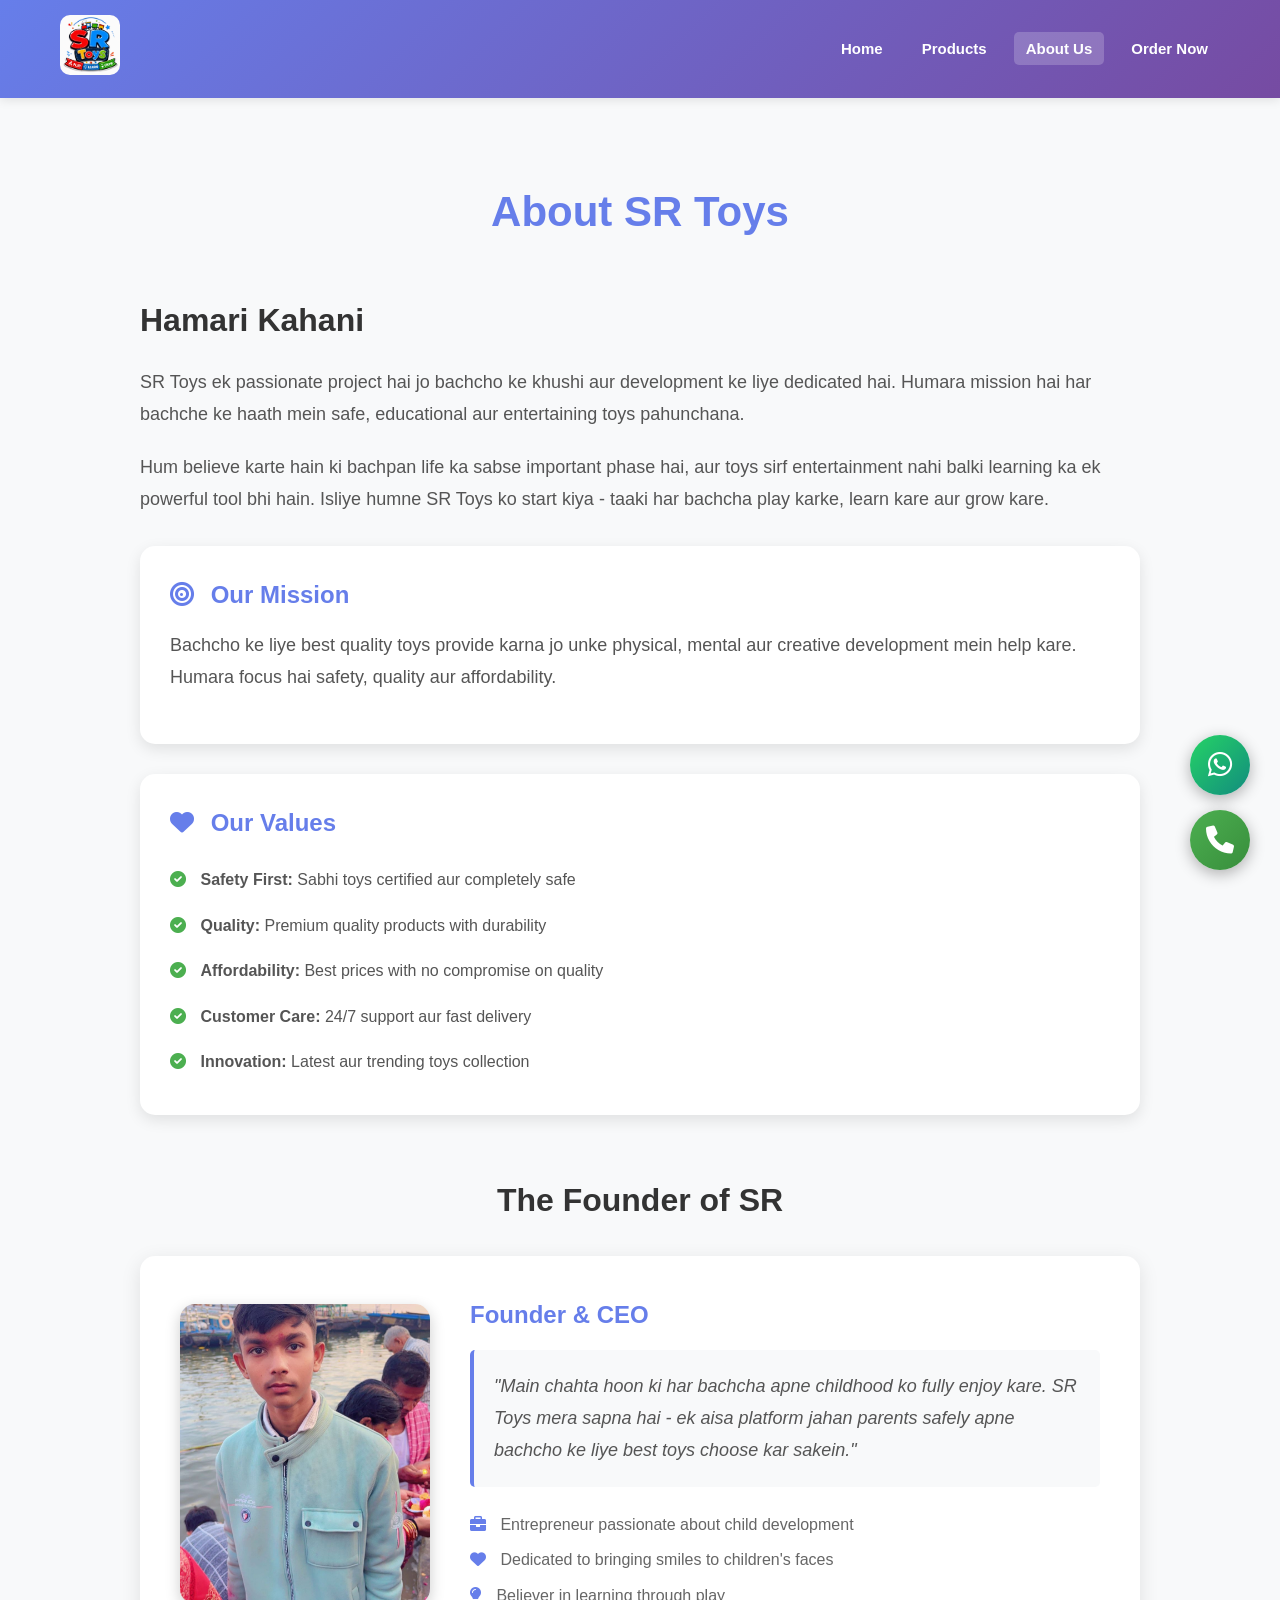
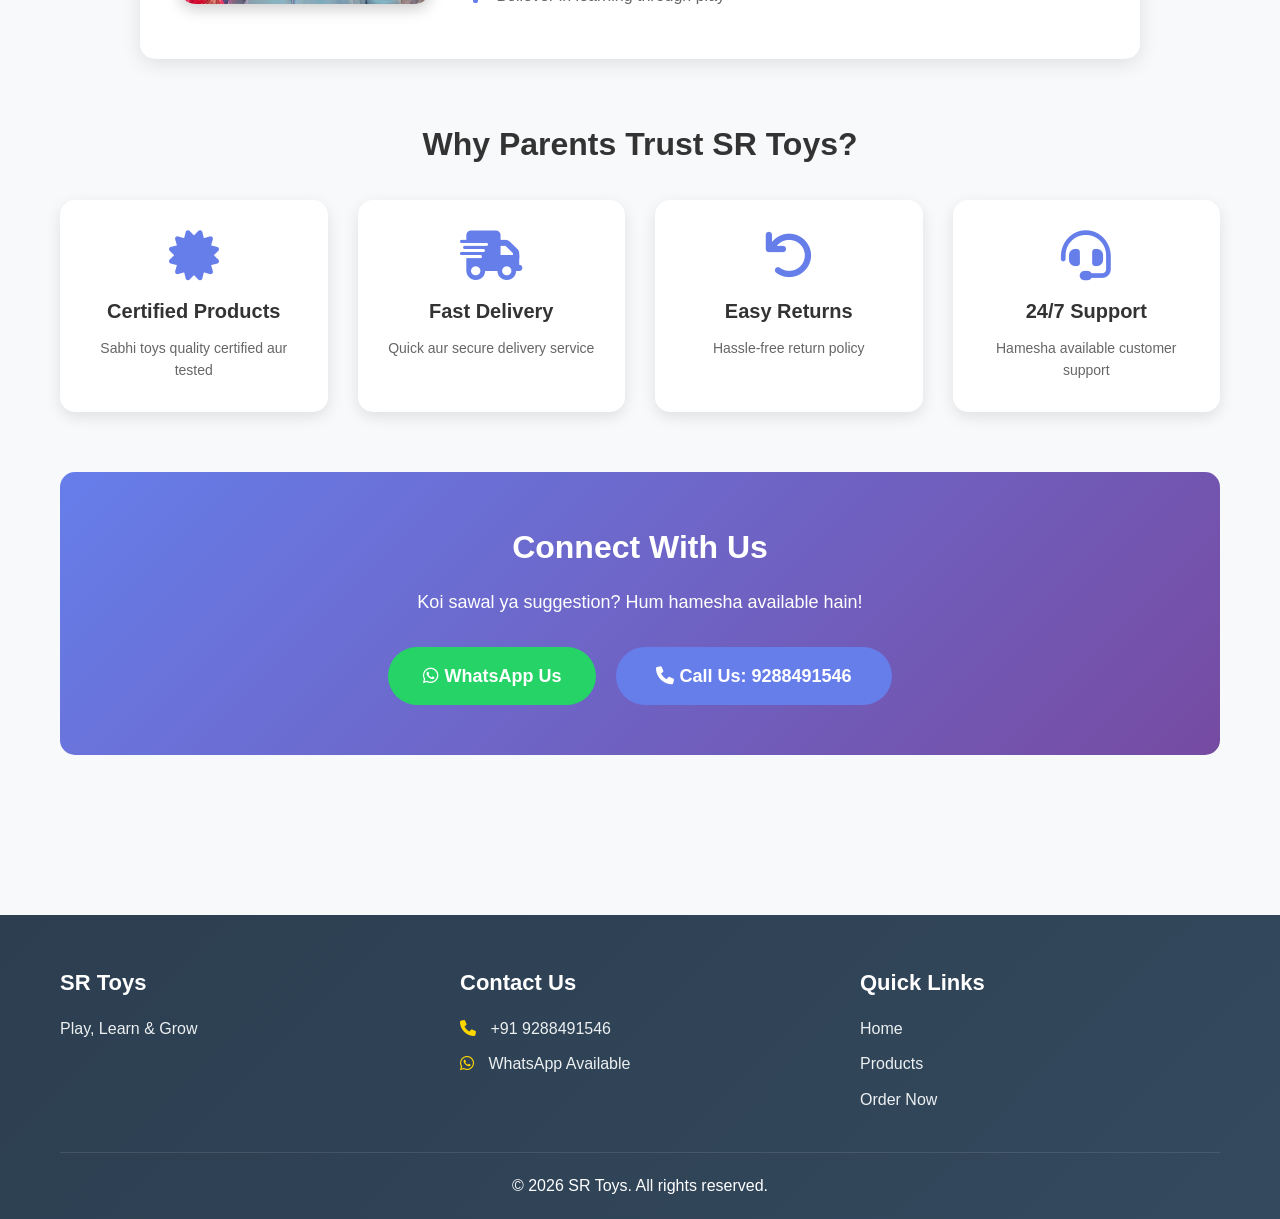
==== about.html @ 12be14d2 "Add files via upload" ====
<!DOCTYPE html>
<html lang="hi">

<head>
    <meta charset="UTF-8">
    <meta name="viewport" content="width=device-width, initial-scale=1.0">
    <title>About Us - SR Toys</title>
    <link rel="stylesheet" href="styles.css">
    <link rel="stylesheet" href="https://cdnjs.cloudflare.com/ajax/libs/font-awesome/6.0.0/css/all.min.css">
</head>

<body>
    <!-- Header -->
    <header>
        <div class="container">
            <div class="logo">
                <img src="image/ChatGPT Image Jul 24, 2026, 10_37_42 PM.png" alt="SR Toys Logo">
            </div>
            <nav>
                <ul>
                    <li><a href="index.html">Home</a></li>
                    <li><a href="products.html">Products</a></li>
                    <li><a href="about.html" class="active">About Us</a></li>
                    <li><a href="order.html">Order Now</a></li>
                </ul>
            </nav>
        </div>
    </header>

    <!-- Contact Buttons -->
    <div class="floating-contact">
        <a href="https://wa.me/919288491546" class="whatsapp-btn" target="_blank">
            <i class="fab fa-whatsapp"></i>
        </a>
        <a href="tel:+919288491546" class="call-btn">
            <i class="fas fa-phone"></i>
        </a>
    </div>

    <!-- About Section -->
    <section class="about-section">
        <div class="container">
            <h1>About SR Toys</h1>

            <div class="about-content">
                <div class="about-text">
                    <h2>Hamari Kahani</h2>
                    <p>SR Toys ek passionate project hai jo bachcho ke khushi aur development ke liye dedicated hai. Humara mission hai har bachche ke haath mein safe, educational aur entertaining toys pahunchana.</p>

                    <p>Hum believe karte hain ki bachpan life ka sabse important phase hai, aur toys sirf entertainment nahi balki learning ka ek powerful tool bhi hain. Isliye humne SR Toys ko start kiya - taaki har bachcha play karke, learn kare aur grow kare.</p>

                    <div class="mission-box">
                        <h3><i class="fas fa-bullseye"></i> Our Mission</h3>
                        <p>Bachcho ke liye best quality toys provide karna jo unke physical, mental aur creative development mein help kare. Humara focus hai safety, quality aur affordability.</p>
                    </div>

                    <div class="values-box">
                        <h3><i class="fas fa-heart"></i> Our Values</h3>
                        <ul>
                            <li><i class="fas fa-check-circle"></i> <strong>Safety First:</strong> Sabhi toys certified aur completely safe</li>
                            <li><i class="fas fa-check-circle"></i> <strong>Quality:</strong> Premium quality products with durability</li>
                            <li><i class="fas fa-check-circle"></i> <strong>Affordability:</strong> Best prices with no compromise on quality</li>
                            <li><i class="fas fa-check-circle"></i> <strong>Customer Care:</strong> 24/7 support aur fast delivery</li>
                            <li><i class="fas fa-check-circle"></i> <strong>Innovation:</strong> Latest aur trending toys collection</li>
                        </ul>
                    </div>
                </div>

                <div class="founder-section">
                    <h2>The Founder of SR</h2>
                    <div class="founder-card">
                        <div class="founder-image">
                            <img src="image/IMG-20250203-WA0069.jpg" alt="Founder of SR Toys">
                        </div>
                        <div class="founder-info">
                            <h3>Founder & CEO</h3>
                            <p class="founder-quote">"Main chahta hoon ki har bachcha apne childhood ko fully enjoy kare. SR Toys mera sapna hai - ek aisa platform jahan parents safely apne bachcho ke liye best toys choose kar sakein."</p>

                            <div class="founder-details">
                                <p><i class="fas fa-briefcase"></i> Entrepreneur passionate about child development</p>
                                <p><i class="fas fa-heart"></i> Dedicated to bringing smiles to children's faces</p>
                                <p><i class="fas fa-lightbulb"></i> Believer in learning through play</p>
                            </div>
                        </div>
                    </div>
                </div>
            </div>

            <div class="why-choose-us">
                <h2>Why Parents Trust SR Toys?</h2>
                <div class="trust-grid">
                    <div class="trust-card">
                        <i class="fas fa-certificate"></i>
                        <h4>Certified Products</h4>
                        <p>Sabhi toys quality certified aur tested</p>
                    </div>
                    <div class="trust-card">
                        <i class="fas fa-shipping-fast"></i>
                        <h4>Fast Delivery</h4>
                        <p>Quick aur secure delivery service</p>
                    </div>
                    <div class="trust-card">
                        <i class="fas fa-undo"></i>
                        <h4>Easy Returns</h4>
                        <p>Hassle-free return policy</p>
                    </div>
                    <div class="trust-card">
                        <i class="fas fa-headset"></i>
                        <h4>24/7 Support</h4>
                        <p>Hamesha available customer support</p>
                    </div>
                </div>
            </div>

            <div class="contact-cta">
                <h2>Connect With Us</h2>
                <p>Koi sawal ya suggestion? Hum hamesha available hain!</p>
                <div class="cta-buttons">
                    <a href="https://wa.me/919288491546" class="btn-primary">
                        <i class="fab fa-whatsapp"></i> WhatsApp Us
                    </a>
                    <a href="tel:+919288491546" class="btn-secondary">
                        <i class="fas fa-phone"></i> Call Us: 9288491546
                    </a>
                </div>
            </div>
        </div>
    </section>

    <!-- Footer -->
    <footer>
        <div class="container">
            <div class="footer-content">
                <div class="footer-section">
                    <h3>SR Toys</h3>
                    <p>Play, Learn & Grow</p>
                </div>
                <div class="footer-section">
                    <h3>Contact Us</h3>
                    <p><i class="fas fa-phone"></i> +91 9288491546</p>
                    <p><i class="fab fa-whatsapp"></i> WhatsApp Available</p>
                </div>
                <div class="footer-section">
                    <h3>Quick Links</h3>
                    <ul>
                        <li><a href="index.html">Home</a></li>
                        <li><a href="products.html">Products</a></li>
                        <li><a href="order.html">Order Now</a></li>
                    </ul>
                </div>
            </div>
            <div class="footer-bottom">
                <p>&copy; 2026 SR Toys. All rights reserved.</p>
            </div>
        </div>
    </footer>
</body>

</html>
---- styles.css ----
/* Reset & Base Styles */
* {
    margin: 0;
    padding: 0;
    box-sizing: border-box;
}

body {
    font-family: 'Segoe UI', Tahoma, Geneva, Verdana, sans-serif;
    line-height: 1.6;
    color: #333;
    background-color: #f8f9fa;
}

.container {
    max-width: 1200px;
    margin: 0 auto;
    padding: 0 20px;
}

/* Header Styles */
header {
    background: linear-gradient(135deg, #667eea 0%, #764ba2 100%);
    padding: 15px 0;
    box-shadow: 0 2px 10px rgba(0, 0, 0, 0.1);
    position: sticky;
    top: 0;
    z-index: 1000;
}

header .container {
    display: flex;
    justify-content: space-between;
    align-items: center;
}

.logo img {
    height: 60px;
    width: auto;
    border-radius: 10px;
    transition: transform 0.3s;
}

.logo img:hover {
    transform: scale(1.05);
}

nav ul {
    display: flex;
    list-style: none;
    gap: 15px;
    flex-wrap: wrap;
}

nav ul li a {
    color: white;
    text-decoration: none;
    font-weight: 600;
    font-size: 15px;
    padding: 8px 12px;
    border-radius: 5px;
    transition: all 0.3s;
    white-space: nowrap;
}

nav ul li a:hover,
nav ul li a.active {
    background-color: rgba(255, 255, 255, 0.2);
    transform: translateY(-2px);
}

/* Floating Contact Buttons */
.floating-contact {
    position: fixed;
    bottom: 30px;
    right: 30px;
    display: flex;
    flex-direction: column;
    gap: 15px;
    z-index: 999;
}

.whatsapp-btn,
.call-btn {
    width: 60px;
    height: 60px;
    border-radius: 50%;
    display: flex;
    align-items: center;
    justify-content: center;
    font-size: 28px;
    color: white;
    text-decoration: none;
    box-shadow: 0 4px 15px rgba(0, 0, 0, 0.3);
    transition: all 0.3s;
}

.whatsapp-btn {
    background: linear-gradient(135deg, #25D366, #128C7E);
}

.call-btn {
    background: linear-gradient(135deg, #4CAF50, #388E3C);
}

.whatsapp-btn:hover,
.call-btn:hover {
    transform: scale(1.1);
    box-shadow: 0 6px 20px rgba(0, 0, 0, 0.4);
}

/* Hero Section */
.hero {
    background: linear-gradient(135deg, #667eea 0%, #764ba2 100%);
    color: white;
    padding: 100px 20px;
    text-align: center;
    min-height: 500px;
    display: flex;
    align-items: center;
    justify-content: center;
}

.hero-content h1 {
    font-size: 48px;
    margin-bottom: 15px;
    animation: fadeInDown 1s;
}

.hero-content h2 {
    font-size: 32px;
    margin-bottom: 20px;
    animation: fadeInUp 1s;
}

.hero-content p {
    font-size: 20px;
    margin-bottom: 30px;
    animation: fadeIn 1.5s;
}

.cta-button {
    display: inline-block;
    padding: 15px 40px;
    background-color: #FFD700;
    color: #333;
    text-decoration: none;
    border-radius: 50px;
    font-weight: bold;
    font-size: 18px;
    transition: all 0.3s;
    animation: pulse 2s infinite;
}

.cta-button:hover {
    background-color: #FFC400;
    transform: translateY(-3px);
    box-shadow: 0 10px 25px rgba(0, 0, 0, 0.3);
}

/* Features Section */
.features {
    padding: 80px 20px;
    background-color: white;
}

.features h2 {
    text-align: center;
    font-size: 36px;
    margin-bottom: 50px;
    color: #667eea;
}

.feature-grid {
    display: grid;
    grid-template-columns: repeat(auto-fit, minmax(250px, 1fr));
    gap: 30px;
}

.feature-card {
    background: linear-gradient(135deg, #f5f7fa 0%, #c3cfe2 100%);
    padding: 40px 30px;
    border-radius: 15px;
    text-align: center;
    transition: all 0.3s;
}

.feature-card:hover {
    transform: translateY(-10px);
    box-shadow: 0 10px 30px rgba(0, 0, 0, 0.2);
}

.feature-card i {
    font-size: 50px;
    color: #667eea;
    margin-bottom: 20px;
}

.feature-card h3 {
    font-size: 22px;
    margin-bottom: 15px;
    color: #333;
}

.feature-card p {
    color: #666;
    font-size: 16px;
}

/* Popular Toys Section */
.popular-toys {
    padding: 80px 20px;
    background: linear-gradient(135deg, #ffecd2 0%, #fcb69f 100%);
    text-align: center;
}

.popular-toys h2 {
    font-size: 36px;
    margin-bottom: 30px;
    color: #333;
}

.toys-preview p {
    font-size: 20px;
    margin-bottom: 30px;
    color: #555;
}

.btn-secondary {
    display: inline-block;
    padding: 15px 40px;
    background-color: #667eea;
    color: white;
    text-decoration: none;
    border-radius: 50px;
    font-weight: bold;
    font-size: 18px;
    transition: all 0.3s;
}

.btn-secondary:hover {
    background-color: #764ba2;
    transform: translateY(-3px);
    box-shadow: 0 10px 25px rgba(0, 0, 0, 0.3);
}

/* Products Page */
.products-section {
    padding: 80px 20px;
    background-color: #f8f9fa;
}

.products-section h1 {
    text-align: center;
    font-size: 42px;
    margin-bottom: 15px;
    color: #667eea;
}

.section-subtitle {
    text-align: center;
    font-size: 18px;
    color: #666;
    margin-bottom: 50px;
}

.products-grid {
    display: grid;
    grid-template-columns: repeat(auto-fill, minmax(280px, 1fr));
    gap: 30px;
}

.product-card {
    background: white;
    border-radius: 15px;
    padding: 30px;
    text-align: center;
    box-shadow: 0 5px 15px rgba(0, 0, 0, 0.1);
    transition: all 0.3s;
}

.product-card:hover {
    transform: translateY(-10px);
    box-shadow: 0 15px 35px rgba(0, 0, 0, 0.2);
}

.product-image {
    width: 120px;
    height: 120px;
    margin: 0 auto 20px;
    background: linear-gradient(135deg, #667eea 0%, #764ba2 100%);
    border-radius: 50%;
    display: flex;
    align-items: center;
    justify-content: center;
}

.product-image i {
    font-size: 60px;
    color: white;
}

.product-card h3 {
    font-size: 22px;
    margin-bottom: 15px;
    color: #333;
}

.product-description {
    color: #666;
    margin-bottom: 15px;
    font-size: 14px;
    min-height: 60px;
}

.price {
    font-size: 28px;
    font-weight: bold;
    color: #667eea;
    margin-bottom: 20px;
}

.buy-btn {
    display: inline-block;
    padding: 12px 30px;
    background: linear-gradient(135deg, #FFD700, #FFC400);
    color: #333;
    text-decoration: none;
    border-radius: 50px;
    font-weight: bold;
    transition: all 0.3s;
}

.buy-btn:hover {
    background: linear-gradient(135deg, #FFC400, #FFB700);
    transform: scale(1.05);
    box-shadow: 0 5px 15px rgba(0, 0, 0, 0.3);
}

/* About Page */
.about-section {
    padding: 80px 20px;
    background-color: #f8f9fa;
}

.about-section h1 {
    text-align: center;
    font-size: 42px;
    margin-bottom: 50px;
    color: #667eea;
}

.about-content {
    max-width: 1000px;
    margin: 0 auto;
}

.about-text h2 {
    font-size: 32px;
    margin-bottom: 20px;
    color: #333;
}

.about-text p {
    font-size: 18px;
    line-height: 1.8;
    color: #555;
    margin-bottom: 20px;
}

.mission-box,
.values-box {
    background: white;
    padding: 30px;
    border-radius: 15px;
    margin: 30px 0;
    box-shadow: 0 5px 15px rgba(0, 0, 0, 0.1);
}

.mission-box h3,
.values-box h3 {
    font-size: 24px;
    margin-bottom: 15px;
    color: #667eea;
}

.mission-box h3 i,
.values-box h3 i {
    margin-right: 10px;
}

.values-box ul {
    list-style: none;
    padding: 0;
}

.values-box ul li {
    padding: 10px 0;
    font-size: 16px;
    color: #555;
}

.values-box ul li i {
    color: #4CAF50;
    margin-right: 10px;
}

.founder-section {
    margin-top: 60px;
}

.founder-section h2 {
    font-size: 32px;
    margin-bottom: 30px;
    color: #333;
    text-align: center;
}

.founder-card {
    background: white;
    border-radius: 15px;
    padding: 40px;
    box-shadow: 0 5px 20px rgba(0, 0, 0, 0.1);
    display: flex;
    gap: 40px;
    align-items: center;
}

.founder-image {
    flex-shrink: 0;
}

.founder-image img {
    width: 250px;
    height: 300px;
    object-fit: cover;
    border-radius: 15px;
    box-shadow: 0 5px 15px rgba(0, 0, 0, 0.2);
}

.founder-info h3 {
    font-size: 24px;
    margin-bottom: 15px;
    color: #667eea;
}

.founder-quote {
    font-size: 18px;
    font-style: italic;
    color: #555;
    line-height: 1.8;
    margin-bottom: 25px;
    padding: 20px;
    background: #f8f9fa;
    border-left: 4px solid #667eea;
    border-radius: 5px;
}

.founder-details p {
    font-size: 16px;
    color: #666;
    margin-bottom: 10px;
}

.founder-details i {
    color: #667eea;
    margin-right: 10px;
}

.why-choose-us {
    margin-top: 60px;
}

.why-choose-us h2 {
    font-size: 32px;
    margin-bottom: 30px;
    color: #333;
    text-align: center;
}

.trust-grid {
    display: grid;
    grid-template-columns: repeat(auto-fit, minmax(250px, 1fr));
    gap: 30px;
}

.trust-card {
    background: white;
    padding: 30px;
    border-radius: 15px;
    text-align: center;
    box-shadow: 0 5px 15px rgba(0, 0, 0, 0.1);
    transition: all 0.3s;
}

.trust-card:hover {
    transform: translateY(-5px);
    box-shadow: 0 10px 25px rgba(0, 0, 0, 0.15);
}

.trust-card i {
    font-size: 50px;
    color: #667eea;
    margin-bottom: 15px;
}

.trust-card h4 {
    font-size: 20px;
    margin-bottom: 10px;
    color: #333;
}

.trust-card p {
    color: #666;
    font-size: 14px;
}

.contact-cta {
    margin-top: 60px;
    text-align: center;
    background: linear-gradient(135deg, #667eea 0%, #764ba2 100%);
    padding: 50px;
    border-radius: 15px;
    color: white;
}

.contact-cta h2 {
    font-size: 32px;
    margin-bottom: 15px;
}

.contact-cta p {
    font-size: 18px;
    margin-bottom: 30px;
}

.cta-buttons {
    display: flex;
    gap: 20px;
    justify-content: center;
    flex-wrap: wrap;
}

.btn-primary {
    display: inline-block;
    padding: 15px 35px;
    background-color: #25D366;
    color: white;
    text-decoration: none;
    border-radius: 50px;
    font-weight: bold;
    font-size: 18px;
    transition: all 0.3s;
}

.btn-primary:hover {
    background-color: #128C7E;
    transform: translateY(-3px);
    box-shadow: 0 10px 25px rgba(0, 0, 0, 0.3);
}

/* Order Page */
.order-section {
    padding: 80px 20px;
    background-color: #f8f9fa;
}

.order-section h1 {
    text-align: center;
    font-size: 42px;
    margin-bottom: 15px;
    color: #667eea;
}

.order-form-container {
    max-width: 700px;
    margin: 0 auto;
}

.order-form {
    background: white;
    padding: 40px;
    border-radius: 15px;
    box-shadow: 0 5px 20px rgba(0, 0, 0, 0.1);
}

.form-group {
    margin-bottom: 25px;
}

.form-group label {
    display: block;
    margin-bottom: 8px;
    font-weight: 600;
    color: #333;
    font-size: 16px;
}

.form-group label i {
    color: #667eea;
    margin-right: 8px;
}

.form-group input,
.form-group textarea,
.form-group select {
    width: 100%;
    padding: 12px 15px;
    border: 2px solid #e0e0e0;
    border-radius: 8px;
    font-size: 16px;
    transition: all 0.3s;
}

.form-group input:focus,
.form-group textarea:focus,
.form-group select:focus {
    outline: none;
    border-color: #667eea;
    box-shadow: 0 0 0 3px rgba(102, 126, 234, 0.1);
}

.form-row {
    display: grid;
    grid-template-columns: 1fr 1fr;
    gap: 20px;
}

.submit-btn {
    width: 100%;
    padding: 15px;
    background: linear-gradient(135deg, #667eea 0%, #764ba2 100%);
    color: white;
    border: none;
    border-radius: 50px;
    font-size: 18px;
    font-weight: bold;
    cursor: pointer;
    transition: all 0.3s;
}

.submit-btn:hover {
    transform: translateY(-3px);
    box-shadow: 0 10px 25px rgba(0, 0, 0, 0.3);
}

.submit-btn i {
    margin-right: 10px;
}

.success-message {
    background: white;
    padding: 60px 40px;
    border-radius: 15px;
    text-align: center;
    box-shadow: 0 5px 20px rgba(0, 0, 0, 0.1);
}

.success-message i {
    font-size: 80px;
    color: #4CAF50;
    margin-bottom: 20px;
}

.success-message h3 {
    font-size: 28px;
    color: #333;
    margin-bottom: 15px;
}

.success-message p {
    font-size: 18px;
    color: #666;
}

/* Footer */
footer {
    background: linear-gradient(135deg, #2c3e50 0%, #34495e 100%);
    color: white;
    padding: 50px 20px 20px;
    margin-top: 80px;
}

.footer-content {
    display: grid;
    grid-template-columns: repeat(auto-fit, minmax(250px, 1fr));
    gap: 40px;
    margin-bottom: 30px;
}

.footer-section h3 {
    font-size: 22px;
    margin-bottom: 15px;
}

.footer-section p,
.footer-section ul li {
    margin-bottom: 10px;
    color: #ecf0f1;
}

.footer-section ul {
    list-style: none;
}

.footer-section ul li a {
    color: #ecf0f1;
    text-decoration: none;
    transition: all 0.3s;
}

.footer-section ul li a:hover {
    color: #FFD700;
    padding-left: 5px;
}

.footer-section i {
    margin-right: 10px;
    color: #FFD700;
}

.footer-bottom {
    text-align: center;
    padding-top: 20px;
    border-top: 1px solid rgba(255, 255, 255, 0.1);
}

/* Animations */
@keyframes fadeInDown {
    from {
        opacity: 0;
        transform: translateY(-30px);
    }

    to {
        opacity: 1;
        transform: translateY(0);
    }
}

@keyframes fadeInUp {
    from {
        opacity: 0;
        transform: translateY(30px);
    }

    to {
        opacity: 1;
        transform: translateY(0);
    }
}

@keyframes fadeIn {
    from {
        opacity: 0;
    }

    to {
        opacity: 1;
    }
}

@keyframes pulse {

    0%,
    100% {
        transform: scale(1);
    }

    50% {
        transform: scale(1.05);
    }
}

/* Responsive Design */
@media (max-width: 768px) {
    header .container {
        flex-direction: column;
        gap: 15px;
    }

    nav ul {
        justify-content: center;
        gap: 10px;
    }

    nav ul li a {
        font-size: 13px;
        padding: 6px 10px;
    }

    .hero-content h1 {
        font-size: 32px;
    }

    .hero-content h2 {
        font-size: 24px;
    }

    .feature-grid,
    .products-grid,
    .trust-grid {
        grid-template-columns: 1fr;
    }

    .founder-card {
        flex-direction: column;
        text-align: center;
    }

    .founder-image img {
        width: 200px;
        height: 250px;
    }

    .form-row {
        grid-template-columns: 1fr;
    }

    .floating-contact {
        bottom: 20px;
        right: 20px;
    }

    .whatsapp-btn,
    .call-btn {
        width: 50px;
        height: 50px;
        font-size: 24px;
    }

    .order-form {
        padding: 25px;
    }

    .cta-buttons {
        flex-direction: column;
    }
}

@media (max-width: 480px) {
    .logo img {
        height: 45px;
    }

    .hero {
        padding: 60px 20px;
    }

    .hero-content h1 {
        font-size: 28px;
    }

    .hero-content h2 {
        font-size: 20px;
    }

    .about-section h1,
    .products-section h1,
    .order-section h1 {
        font-size: 32px;
    }
}


/* ==================== ADMIN PANEL STYLES ==================== */

/* Admin Login */
.admin-login {
    min-height: 100vh;
    display: flex;
    align-items: center;
    justify-content: center;
    background: linear-gradient(135deg, #667eea 0%, #764ba2 100%);
    padding: 20px;
}

.login-container {
    background: white;
    padding: 50px 40px;
    border-radius: 20px;
    box-shadow: 0 20px 60px rgba(0, 0, 0, 0.3);
    max-width: 400px;
    width: 100%;
}

.login-logo {
    text-align: center;
    margin-bottom: 30px;
}

.login-logo img {
    width: 100px;
    height: auto;
    margin-bottom: 20px;
}

.login-logo h2 {
    color: #333;
    font-size: 28px;
}

.login-form .form-group {
    margin-bottom: 20px;
}

.login-btn {
    width: 100%;
    padding: 15px;
    background: linear-gradient(135deg, #667eea 0%, #764ba2 100%);
    color: white;
    border: none;
    border-radius: 10px;
    font-size: 18px;
    font-weight: bold;
    cursor: pointer;
    transition: all 0.3s;
}

.login-btn:hover {
    transform: translateY(-2px);
    box-shadow: 0 5px 15px rgba(0, 0, 0, 0.3);
}

.login-hint {
    text-align: center;
    margin-top: 15px;
    color: #666;
    font-size: 14px;
}

/* Admin Header */
.admin-header {
    background: linear-gradient(135deg, #2c3e50 0%, #34495e 100%);
    padding: 15px 0;
    box-shadow: 0 2px 10px rgba(0, 0, 0, 0.2);
    position: sticky;
    top: 0;
    z-index: 1000;
}

.admin-header .container {
    display: flex;
    justify-content: space-between;
    align-items: center;
}

.admin-header .logo {
    display: flex;
    align-items: center;
    gap: 15px;
}

.admin-header .logo img {
    height: 50px;
}

.admin-header .logo span {
    color: white;
    font-size: 22px;
    font-weight: bold;
}

.logout-btn {
    padding: 10px 25px;
    background: #e74c3c;
    color: white;
    border: none;
    border-radius: 8px;
    font-weight: bold;
    cursor: pointer;
    transition: all 0.3s;
}

.logout-btn:hover {
    background: #c0392b;
    transform: translateY(-2px);
}

/* Admin Navigation */
.admin-nav {
    background: white;
    padding: 10px;
    box-shadow: 0 2px 5px rgba(0, 0, 0, 0.1);
    display: flex;
    gap: 10px;
    overflow-x: auto;
    position: sticky;
    top: 80px;
    z-index: 999;
}

.tab-btn {
    padding: 12px 25px;
    background: #f8f9fa;
    border: none;
    border-radius: 8px;
    font-weight: 600;
    cursor: pointer;
    transition: all 0.3s;
    white-space: nowrap;
    color: #333;
}

.tab-btn:hover {
    background: #e9ecef;
}

.tab-btn.active {
    background: linear-gradient(135deg, #667eea 0%, #764ba2 100%);
    color: white;
}

.tab-btn i {
    margin-right: 8px;
}

/* Admin Content */
.admin-content {
    display: none;
    padding: 40px 20px;
    min-height: calc(100vh - 200px);
}

.admin-content.active {
    display: block;
}

.admin-content h1 {
    font-size: 32px;
    color: #333;
    margin-bottom: 30px;
}

/* Dashboard Stats */
.stats-grid {
    display: grid;
    grid-template-columns: repeat(auto-fit, minmax(250px, 1fr));
    gap: 25px;
    margin-bottom: 40px;
}

.stat-card {
    background: white;
    padding: 30px;
    border-radius: 15px;
    box-shadow: 0 5px 15px rgba(0, 0, 0, 0.1);
    display: flex;
    align-items: center;
    gap: 20px;
    transition: all 0.3s;
}

.stat-card:hover {
    transform: translateY(-5px);
    box-shadow: 0 10px 25px rgba(0, 0, 0, 0.15);
}

.stat-card i {
    font-size: 50px;
    color: #667eea;
}

.stat-info h3 {
    font-size: 36px;
    color: #333;
    margin-bottom: 5px;
}

.stat-info p {
    color: #666;
    font-size: 16px;
}

/* Section Header */
.section-header {
    display: flex;
    justify-content: space-between;
    align-items: center;
    margin-bottom: 30px;
    flex-wrap: wrap;
    gap: 15px;
}

/* Filter Buttons */
.filter-buttons {
    display: flex;
    gap: 10px;
    margin-bottom: 25px;
    flex-wrap: wrap;
}

.filter-btn {
    padding: 10px 20px;
    background: white;
    border: 2px solid #e0e0e0;
    border-radius: 8px;
    cursor: pointer;
    transition: all 0.3s;
    font-weight: 600;
}

.filter-btn:hover {
    border-color: #667eea;
    color: #667eea;
}

.filter-btn.active {
    background: #667eea;
    color: white;
    border-color: #667eea;
}

/* Data Table */
.products-table-container,
.orders-table-container {
    background: white;
    border-radius: 15px;
    box-shadow: 0 5px 15px rgba(0, 0, 0, 0.1);
    overflow: auto;
}

.data-table {
    width: 100%;
    border-collapse: collapse;
    min-width: 800px;
}

.data-table thead {
    background: linear-gradient(135deg, #667eea 0%, #764ba2 100%);
    color: white;
}

.data-table th,
.data-table td {
    padding: 15px;
    text-align: left;
    border-bottom: 1px solid #e0e0e0;
}

.data-table th {
    font-weight: 600;
    font-size: 14px;
    text-transform: uppercase;
}

.data-table td {
    font-size: 14px;
    color: #333;
}

.data-table tbody tr:hover {
    background: #f8f9fa;
}

.data-table td i {
    margin-right: 8px;
    color: #667eea;
}

/* Status Badges */
.status-badge {
    padding: 5px 15px;
    border-radius: 20px;
    font-size: 12px;
    font-weight: bold;
    text-transform: uppercase;
}

.in-stock {
    background: #d4edda;
    color: #155724;
}

.out-of-stock {
    background: #f8d7da;
    color: #721c24;
}

/* Status Select */
.status-select {
    padding: 6px 12px;
    border: 2px solid #e0e0e0;
    border-radius: 6px;
    font-size: 14px;
    cursor: pointer;
}

/* Button Styles */
.btn-icon {
    padding: 8px 12px;
    background: #667eea;
    color: white;
    border: none;
    border-radius: 6px;
    cursor: pointer;
    margin-right: 5px;
    transition: all 0.3s;
}

.btn-icon:hover {
    background: #764ba2;
    transform: translateY(-2px);
}

.btn-danger {
    background: #e74c3c;
}

.btn-danger:hover {
    background: #c0392b;
}

/* Modal */
.modal {
    display: none;
    position: fixed;
    z-index: 2000;
    left: 0;
    top: 0;
    width: 100%;
    height: 100%;
    background: rgba(0, 0, 0, 0.6);
    overflow: auto;
}

.modal-content {
    background: white;
    margin: 50px auto;
    padding: 40px;
    border-radius: 15px;
    max-width: 600px;
    width: 90%;
    box-shadow: 0 20px 60px rgba(0, 0, 0, 0.3);
    position: relative;
}

.close {
    position: absolute;
    right: 20px;
    top: 20px;
    font-size: 30px;
    font-weight: bold;
    color: #999;
    cursor: pointer;
    transition: all 0.3s;
}

.close:hover {
    color: #333;
}

.modal-content h2 {
    margin-bottom: 25px;
    color: #333;
}

.form-buttons {
    display: flex;
    gap: 15px;
    margin-top: 25px;
}

.form-buttons button {
    flex: 1;
}

/* Settings */
.settings-container {
    display: grid;
    grid-template-columns: repeat(auto-fit, minmax(300px, 1fr));
    gap: 30px;
}

.settings-card {
    background: white;
    padding: 30px;
    border-radius: 15px;
    box-shadow: 0 5px 15px rgba(0, 0, 0, 0.1);
}

.settings-card h3 {
    font-size: 20px;
    margin-bottom: 20px;
    color: #333;
}

.settings-card h3 i {
    color: #667eea;
    margin-right: 10px;
}

.settings-card button {
    width: 100%;
    margin-bottom: 10px;
}

/* Order Details Grid */
.order-detail-grid {
    display: grid;
    grid-template-columns: repeat(auto-fit, minmax(200px, 1fr));
    gap: 15px;
}

.order-detail-grid div {
    padding: 15px;
    background: #f8f9fa;
    border-radius: 8px;
}

.order-detail-grid strong {
    display: block;
    color: #667eea;
    margin-bottom: 5px;
    font-size: 14px;
}

/* Responsive Admin */
@media (max-width: 768px) {
    .admin-header .logo span {
        display: none;
    }

    .admin-nav {
        top: 70px;
    }

    .tab-btn {
        padding: 10px 15px;
        font-size: 14px;
    }

    .section-header {
        flex-direction: column;
        align-items: flex-start;
    }

    .data-table {
        font-size: 12px;
    }

    .data-table th,
    .data-table td {
        padding: 10px 8px;
    }

    .stats-grid {
        grid-template-columns: 1fr;
    }

    .modal-content {
        padding: 25px;
        margin: 20px auto;
    }

    .form-buttons {
        flex-direction: column;
    }
}

/* Custom Product Group */
#customProductGroup {
    animation: fadeIn 0.3s;
}

#customProductGroup textarea {
    border: 2px dashed #667eea;
}


/* Out of Stock Product Styles */
.product-card.out-of-stock {
    opacity: 0.7;
    position: relative;
}

.product-card.out-of-stock .product-image {
    background: linear-gradient(135deg, #95a5a6 0%, #7f8c8d 100%);
}

.stock-badge {
    position: absolute;
    top: 15px;
    right: 15px;
    background: #e74c3c;
    color: white;
    padding: 8px 15px;
    border-radius: 20px;
    font-weight: bold;
    font-size: 12px;
    text-transform: uppercase;
    box-shadow: 0 3px 10px rgba(231, 76, 60, 0.3);
}

.buy-btn.disabled {
    background: #95a5a6;
    cursor: not-allowed;
    pointer-events: none;
}

.buy-btn.disabled:hover {
    transform: none;
    box-shadow: none;
}

/* Loading Message */
.loading-message {
    text-align: center;
    padding: 60px 20px;
    grid-column: 1 / -1;
    animation: fadeIn 0.3s;
}

.loading-message i {
    font-size: 48px;
    color: #667eea;
    margin-bottom: 15px;
    animation: spin 1s linear infinite;
}

.loading-message p {
    font-size: 18px;
    color: #666;
}

@keyframes spin {
    0% {
        transform: rotate(0deg);
    }

    100% {
        transform: rotate(360deg);
    }
}

/* No Products Message */
.no-products {
    text-align: center;
    padding: 60px 20px;
    grid-column: 1 / -1;
}

.no-products p {
    font-size: 18px;
    color: #666;
}


/* Product Image Container */
.product-image-container {
    width: 100%;
    height: 200px;
    margin-bottom: 20px;
    border-radius: 15px;
    overflow: hidden;
    box-shadow: 0 5px 15px rgba(0, 0, 0, 0.1);
    background: #f8f9fa;
}

.product-img {
    width: 100%;
    height: 100%;
    object-fit: cover;
    transition: transform 0.3s;
    will-change: transform;
}

.product-card {
    animation: fadeInUp 0.3s ease-out;
}

@keyframes fadeInUp {
    from {
        opacity: 0;
        transform: translateY(20px);
    }

    to {
        opacity: 1;
        transform: translateY(0);
    }
}

.product-card:hover .product-img {
    transform: scale(1.05);
}

/* Admin Image Upload Styles */
#productImage {
    padding: 10px;
    border: 2px dashed #667eea;
    border-radius: 8px;
    cursor: pointer;
}

#productImage:hover {
    background: #f8f9fa;
}
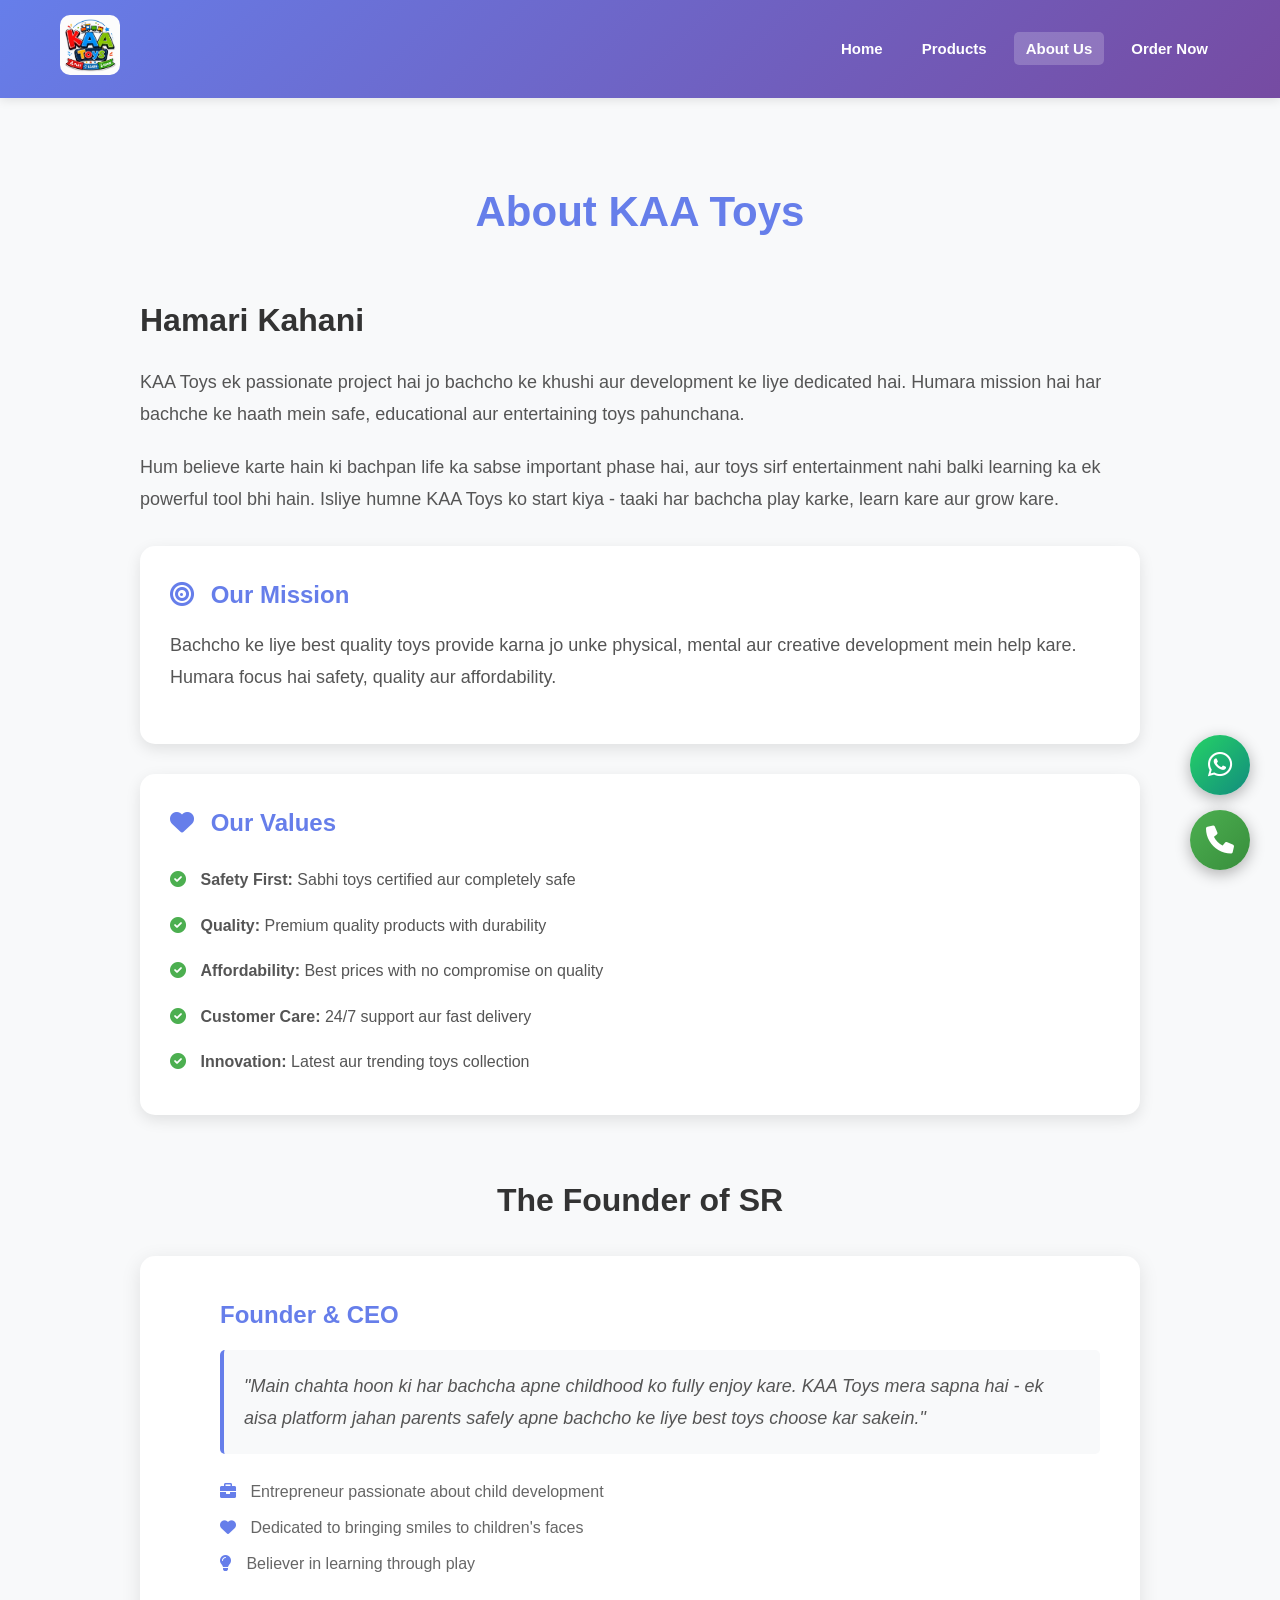
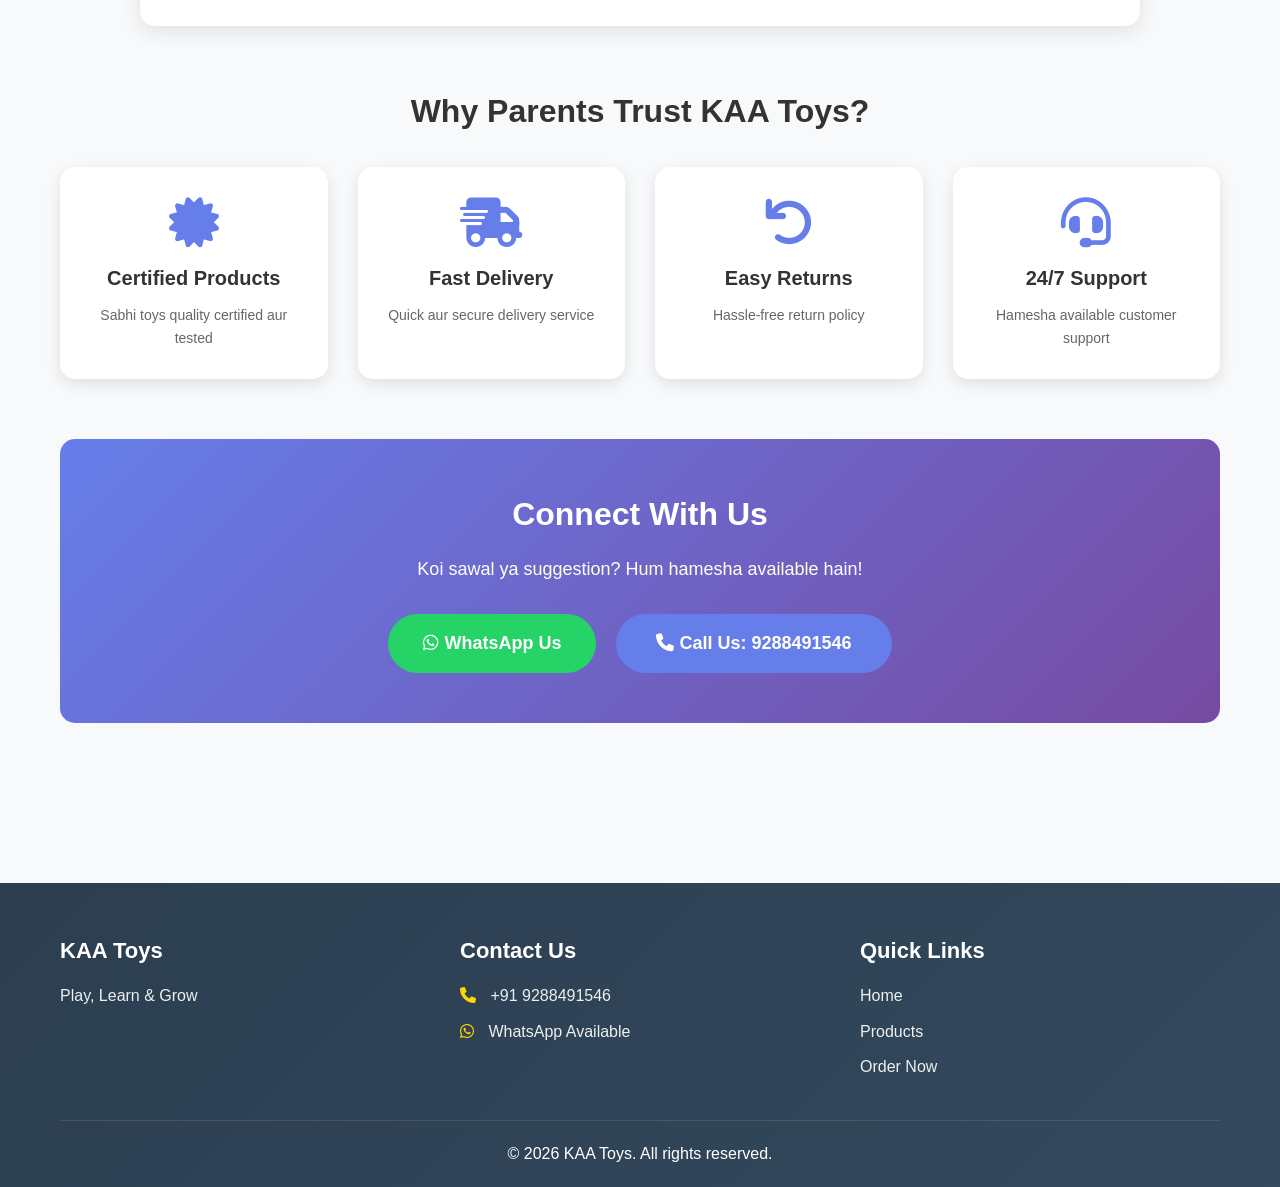
==== commit d129810b: "Add files via upload" ====
--- a/about.html
+++ b/about.html
@@ -4,7 +4,7 @@
 <head>
     <meta charset="UTF-8">
     <meta name="viewport" content="width=device-width, initial-scale=1.0">
-    <title>About Us - SR Toys</title>
+    <title>About Us - KAA Toys</title>
     <link rel="stylesheet" href="styles.css">
     <link rel="stylesheet" href="https://cdnjs.cloudflare.com/ajax/libs/font-awesome/6.0.0/css/all.min.css">
 </head>
@@ -14,7 +14,7 @@
     <header>
         <div class="container">
             <div class="logo">
-                <img src="image/ChatGPT Image Jul 24, 2026, 10_37_42 PM.png" alt="SR Toys Logo">
+                <img src="image/file_0000000039387208a44780fb88d694e3.png" alt="KAA Toys Logo">
             </div>
             <nav>
                 <ul>
@@ -40,14 +40,14 @@
     <!-- About Section -->
     <section class="about-section">
         <div class="container">
-            <h1>About SR Toys</h1>
+            <h1>About KAA Toys</h1>
 
             <div class="about-content">
                 <div class="about-text">
                     <h2>Hamari Kahani</h2>
-                    <p>SR Toys ek passionate project hai jo bachcho ke khushi aur development ke liye dedicated hai. Humara mission hai har bachche ke haath mein safe, educational aur entertaining toys pahunchana.</p>
+                    <p>KAA Toys ek passionate project hai jo bachcho ke khushi aur development ke liye dedicated hai. Humara mission hai har bachche ke haath mein safe, educational aur entertaining toys pahunchana.</p>
 
-                    <p>Hum believe karte hain ki bachpan life ka sabse important phase hai, aur toys sirf entertainment nahi balki learning ka ek powerful tool bhi hain. Isliye humne SR Toys ko start kiya - taaki har bachcha play karke, learn kare aur grow kare.</p>
+                    <p>Hum believe karte hain ki bachpan life ka sabse important phase hai, aur toys sirf entertainment nahi balki learning ka ek powerful tool bhi hain. Isliye humne KAA Toys ko start kiya - taaki har bachcha play karke, learn kare aur grow kare.</p>
 
                     <div class="mission-box">
                         <h3><i class="fas fa-bullseye"></i> Our Mission</h3>
@@ -70,11 +70,11 @@
                     <h2>The Founder of SR</h2>
                     <div class="founder-card">
                         <div class="founder-image">
-                            <img src="image/IMG-20250203-WA0069.jpg" alt="Founder of SR Toys">
+                           
                         </div>
                         <div class="founder-info">
                             <h3>Founder & CEO</h3>
-                            <p class="founder-quote">"Main chahta hoon ki har bachcha apne childhood ko fully enjoy kare. SR Toys mera sapna hai - ek aisa platform jahan parents safely apne bachcho ke liye best toys choose kar sakein."</p>
+                            <p class="founder-quote">"Main chahta hoon ki har bachcha apne childhood ko fully enjoy kare. KAA Toys mera sapna hai - ek aisa platform jahan parents safely apne bachcho ke liye best toys choose kar sakein."</p>
 
                             <div class="founder-details">
                                 <p><i class="fas fa-briefcase"></i> Entrepreneur passionate about child development</p>
@@ -87,7 +87,7 @@
             </div>
 
             <div class="why-choose-us">
-                <h2>Why Parents Trust SR Toys?</h2>
+                <h2>Why Parents Trust KAA Toys?</h2>
                 <div class="trust-grid">
                     <div class="trust-card">
                         <i class="fas fa-certificate"></i>
@@ -132,7 +132,7 @@
         <div class="container">
             <div class="footer-content">
                 <div class="footer-section">
-                    <h3>SR Toys</h3>
+                    <h3>KAA Toys</h3>
                     <p>Play, Learn & Grow</p>
                 </div>
                 <div class="footer-section">
@@ -150,7 +150,7 @@
                 </div>
             </div>
             <div class="footer-bottom">
-                <p>&copy; 2026 SR Toys. All rights reserved.</p>
+                <p>&copy; 2026 KAA Toys. All rights reserved.</p>
             </div>
         </div>
     </footer>
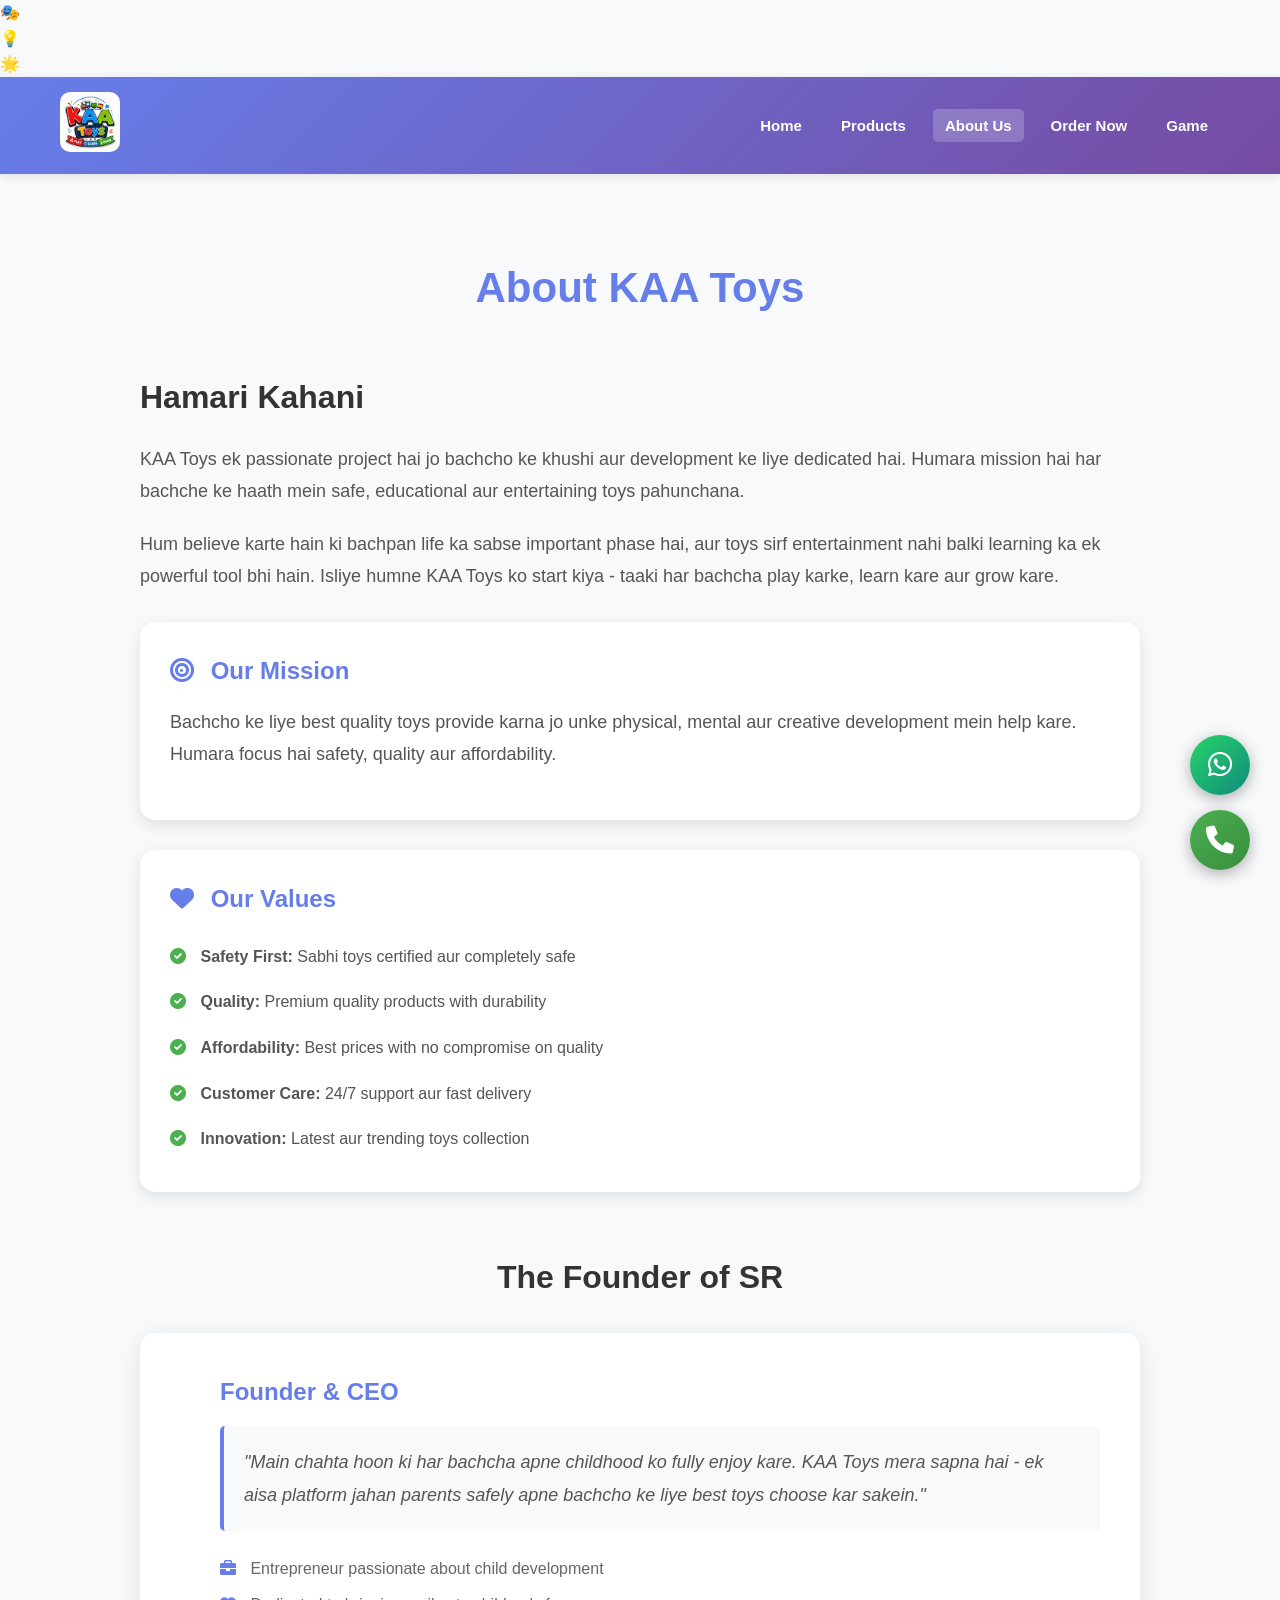
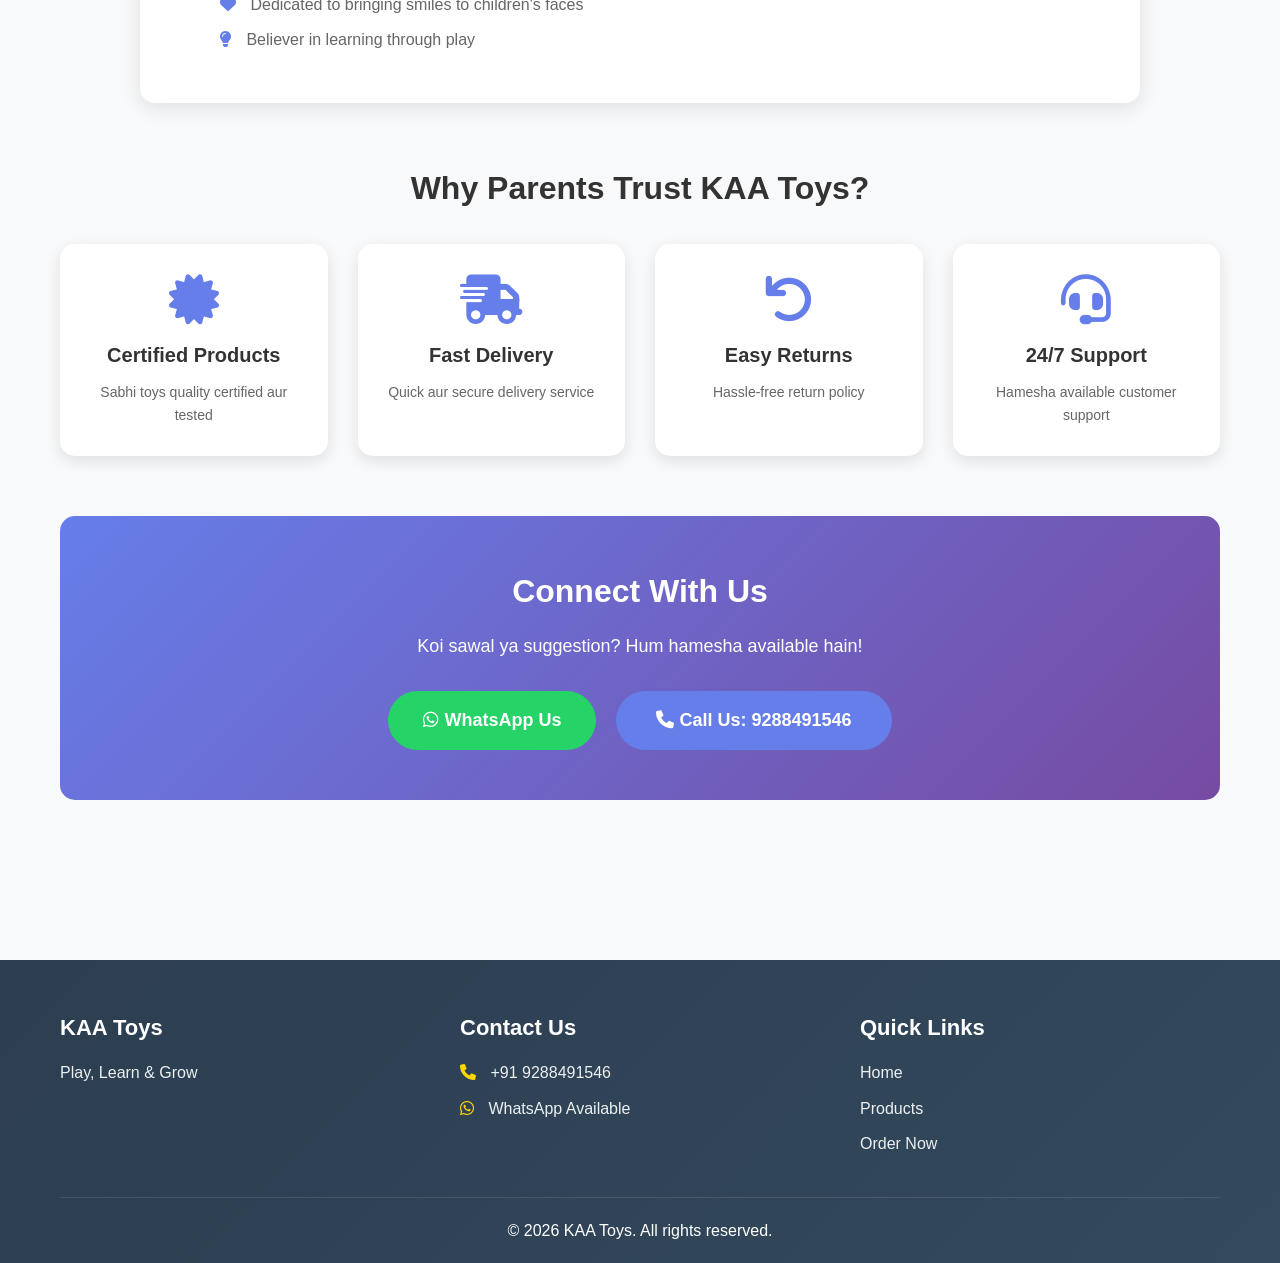
==== commit cee933f3: "Update about.html" ====
--- a/about.html
+++ b/about.html
@@ -5,11 +5,56 @@
     <meta charset="UTF-8">
     <meta name="viewport" content="width=device-width, initial-scale=1.0">
     <title>About Us - KAA Toys</title>
-    <link rel="stylesheet" href="styles.css">
-    <link rel="stylesheet" href="https://cdnjs.cloudflare.com/ajax/libs/font-awesome/6.0.0/css/all.min.css">
+
+    <!-- Performance: Resource Hints -->
+    <link rel="preconnect" href="https://fonts.googleapis.com">
+    <link rel="preconnect" href="https://cdnjs.cloudflare.com">
+    <link rel="dns-prefetch" href="https://www.gstatic.com">
+
+    <!-- Performance: Critical CSS Inline -->
+    <style>
+        body {
+            margin: 0;
+            padding: 0;
+            font-family: 'Fredoka', sans-serif;
+            background: #FFF5E6;
+            overflow-x: hidden
+        }
+
+        header {
+            background: rgba(255, 255, 255, 0.95);
+            backdrop-filter: blur(10px);
+            box-shadow: 0 4px 20px rgba(0, 0, 0, 0.1);
+            position: sticky;
+            top: 0;
+            z-index: 1000
+        }
+
+        .container {
+            max-width: 1200px;
+            margin: 0 auto;
+            padding: 0 20px
+        }
+    </style>
+
+    <!-- Performance: Async CSS Loading -->
+    <link rel="preload" href="styles.css" as="style" onload="this.onload=null;this.rel='stylesheet'">
+    <noscript>
+        <link rel="stylesheet" href="styles.css"></noscript>
+
+    <link rel="preload" href="https://cdnjs.cloudflare.com/ajax/libs/font-awesome/6.0.0/css/all.min.css" as="style" onload="this.onload=null;this.rel='stylesheet'">
+    <noscript>
+        <link rel="stylesheet" href="https://cdnjs.cloudflare.com/ajax/libs/font-awesome/6.0.0/css/all.min.css"></noscript>
 </head>
 
 <body>
+    <!-- Floating Background Shapes -->
+    <div class="floating-shapes">
+        <div class="shape">🎭</div>
+        <div class="shape">💡</div>
+        <div class="shape">🌟</div>
+    </div>
+
     <!-- Header -->
     <header>
         <div class="container">
@@ -22,6 +67,7 @@
                     <li><a href="products.html">Products</a></li>
                     <li><a href="about.html" class="active">About Us</a></li>
                     <li><a href="order.html">Order Now</a></li>
+                    <li><a href="game.html">Game</a></li>
                 </ul>
             </nav>
         </div>
@@ -70,7 +116,7 @@
                     <h2>The Founder of SR</h2>
                     <div class="founder-card">
                         <div class="founder-image">
-                           
+
                         </div>
                         <div class="founder-info">
                             <h3>Founder & CEO</h3>
@@ -154,6 +200,9 @@
             </div>
         </div>
     </footer>
+
+    <!-- Performance Optimization Script -->
+    <script src="performance.js" defer></script>
 </body>
 
-</html>+</html>
